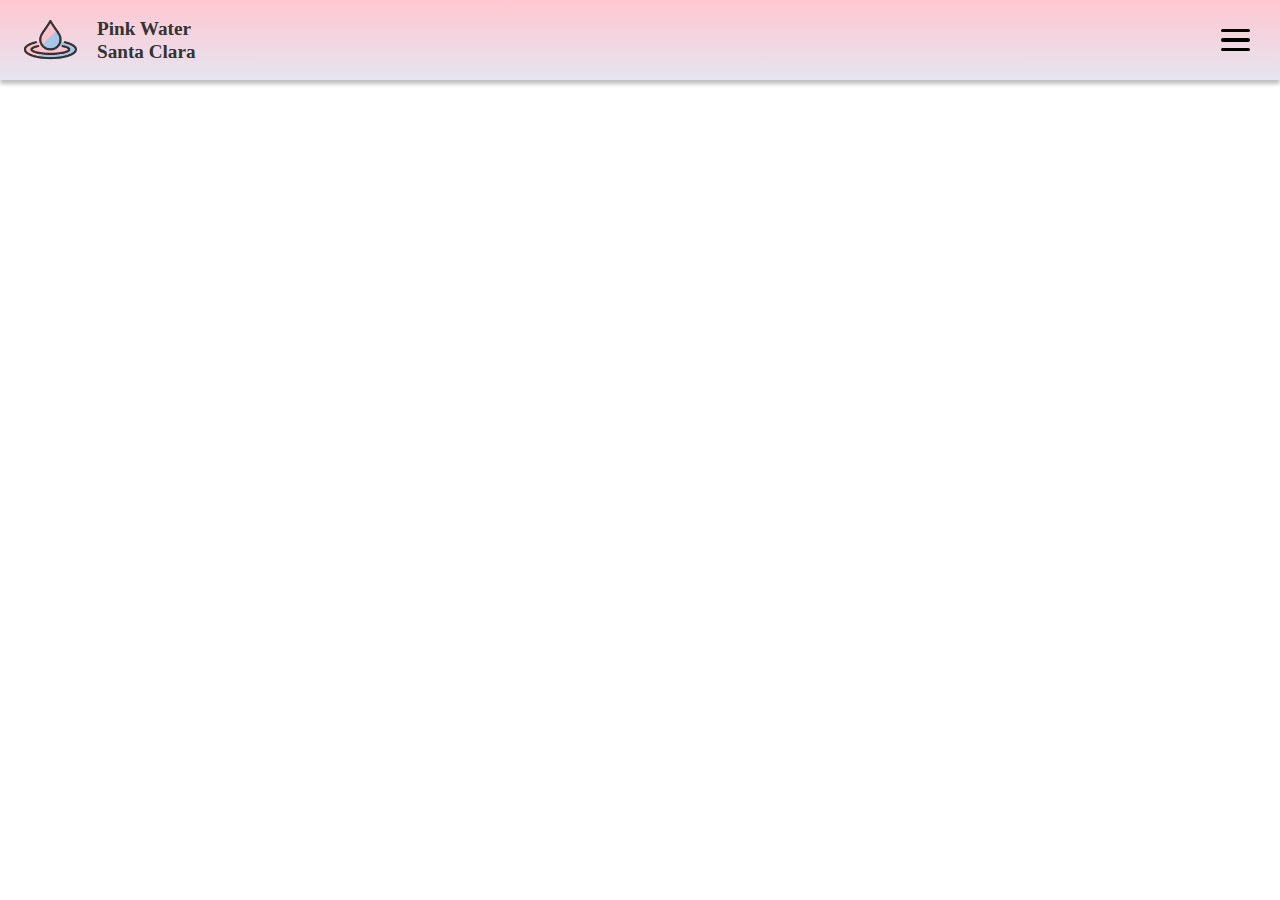
==== index.html @ 4cd1da37 "Add files via upload" ====
<!DOCTYPE html>
<html lang="en">

<head>
    <meta charset="UTF-8">
    <meta name="viewport" content="width=device-width, initial-scale=1.0">
    <title>Pink Water | Santa Clara</title>
    <link rel="icon" href="/assets/water.png" type="image/x-icon">
    <link rel="stylesheet" href="styles/stylesheet.css">
    <script src="/js/index.js" defer></script>
</head>

<body>
    <header>
        <nav class="main-nav">
            <div class="logo">
                <a title="Site logo; click to go back to home" href="index.html">
                    <img src="/assets/water-logo.png" alt="Website Logo">
                    <span class="site-title">Pink Water<br>Santa Clara</span>
                </a>
            </div>
            <ul class="nav-menu">
                <li>
                    <a class="nav-link" title="Go back to the homepage" href="#">Home</a>
                </li>
                <li>
                    <a class="nav-link" title="Plan your visit" href="#">Visit Us!</a>
                </li>
                <li>
                    <a class="nav-link" title="News & Update about the Pond" href="#">News & Updates</a>
                </li>
                <li>
                    <a class="nav-link" title="Frequently Asked Questions" href="#">FAQ</a>
                </li>
                <li>
                    <a class="nav-link" title="Contact Us!" href="#">Contact</a>
                </li>
                <li>
                    <a class="nav-link" title="Donate to our causes" href="#">Donate</a>
                </li>
            </ul>

            <!-- Hamburger button for clicking on mobile viewports -->
            <div class="hamburger-btn">
                <span class="bar"></span>
                <span class="bar"></span>
                <span class="bar"></span>
            </div>
            <!--Mobile Search Bar-->
            <!-- <div class="search-icon">
                <img src="search.png" alt="Search">
            </div>
            <div class="search-bar">
                <input type="text" placeholder="Search...">
            </div> -->
        </nav>
    </header>

    <!--Main Content-->
    <!-- <div class="container">
        <h1>Santa Clara A12 Pond’s Crisis</h1>
        <img class="main-image" src="pond-image.png" alt="A12 Pond">
        <h2>What is the A12 Pond?</h2>
        <p class="main-content">Salt Pond A12, located near Alviso Marina County Park in Santa Clara County, features a
            remarkable pink color. This distinctive hue comes from microorganisms such as Dunaliella salina and
            Halobacterium that flourish in the pond's highly saline conditions. When water levels decrease through
            evaporation or management techniques, the resulting increased salt concentration promotes greater microbial
            growth, enhancing the vibrant pink coloration.</p>

        <h2>Why Is Salt There?</h2>
        <p class="main-content">The A12 pond was once used for salt production...</p>

        <img class="main-image" src="pond-visitor.png" alt="Visitors near the pond">
        <h2>The Climate Crisis</h2>
        <p class="main-content">Pond A12 is part of the Don Edwards San Francisco Bay National Wildlife Refuge, an
            important protected area that supports various migratory and resident bird species, including the threatened
            western snowy plover. The pond’s ecosystem is highly sensitive, and visitors are advised to stay on
            designated trails, avoid approaching the pond’s edge, and refrain from using drones to prevent disturbing
            the wildlife.</p>

        <div class="warning-box">
            <h2>Things Not To Do When Visiting</h2>
            <ul>
                <li class="main-content">Don’t leave designated trails</li>
                <li class="main-content">Don’t approach the pond’s edge</li>
                <li class="main-content">Don’t use drones</li>
                <li class="main-content">Don’t disturb wildlife</li>
                <li class="main-content">Don’t litter</li>
            </ul>
        </div>
    </div>


    <footer>
        <h3>Follow Us</h3>
        <div class="socials">
            <img src="Button-List.png" alt="Social Media List">
        </div>
        &copy; 2025 SantaClaraClimateCrisis
    </footer> -->

</body>

</html>
---- styles/stylesheet.css ----
@import url('https://fonts.googleapis.com/css2?family=Libre+Baskerville:ital,wght@0,400;0,700;1,400&family=Nunito+Sans:ital,opsz,wght@0,6..12,200..1000;1,6..12,200..1000&display=swap');

/* 
    Headings: 
    font-family: "Libre Baskerville", serif; 

    Body: 
    font-family: "Nunito Sans", sans-serif;

*/
:root {
    --charcoal: #333333;
    --warm-white: #F8F5F2;
    --blush-pink: #FFC1CC;
    /* could be used for something!  */
    /* --soft-blue: #A7C7E7; */
}

* {
    margin: 0;
    padding: 0;
    box-sizing: border-box;
}



* {
    margin: 0;
    padding: 0;
    box-sizing: border-box;
}

body {
    min-height: 100vh;
}

nav {
    background: linear-gradient(0deg, #A7C7E7 0%, rgba(196, 197, 222, 0.45) 0.01%, rgba(255, 193, 204, 0.9) 100%);
    height: 5em;
    box-shadow: 0px 4px 4px rgba(0, 0, 0, 0.25);
    display: flex;
    align-items: center;
}

/* Styles for the navigation links "Home Menu Contact"*/
.nav-menu {
    display: flex;
    list-style: none;
    text-align: right;
    flex-direction: column;
    align-items: center;
    padding: 2rem;
    /* The z-index for the nav-menu is like so that it will stay on top of everything */
    z-index: 99999;
    position: fixed;
    /*the menu will come from the right*/
    right: -100%;
    top: 80px;
    gap: 3.5rem;
    background-color: #262626;
    width: 100%;
    transition: 0.3s;
    height: 100vh;
    /*have that transparent type look to it*/
    opacity: 95%;
}

.logo{
    caret-color: transparent;
    margin-left: 1rem;
}

.logo a {
    display: flex;
    align-items: center;
    text-decoration: none;
    gap: 10px;
}

.logo img {
    width: 30%; 
    height: auto;
}

.site-title {
    display: block;
    font-size: 1.2rem;
    font-weight: bold;
    color: #333; 
    line-height: 1.2;
}


/* .main-nav ul li a {
    color: white;
    text-decoration: none;
    position: relative;
    font-weight: 500;
    font-size: 1.1rem;
}  */
/* #main-nav ul li a:hover {
        transition: color .2s;
    } */

/* Creates a line below the links fades in at hovering and out when not */
/* #main-nav ul li a::before {
        content: '';
        position: absolute;
        width: 100%;
        height: 1px;
        background-color: white;
        bottom: 0;
        left: 0;
        transform-origin: right;
        transform: scaleX(0);
        transition: transform .2s ease-in-out;
    }
    
    #main-nav ul li a:hover::before {
        transform-origin: left;
        transform: scaleX(1);
    }
    
    #main-nav ul li a:active {
        color: #d11322;
    } */


/** START OF HAMBURGER BUTTON FOR COLLAPSIBLE NAVBAR **/
/* Contains the actual hamburger button*/
.hamburger-btn {
    position: absolute;
    right: 1.5rem;
    cursor: pointer;
}

.bar {
    display: block;
    width: 1.8rem;
    height: .2rem;
    margin: .4em;
    border-radius: 15px;
    transition: .4s cubic-bezier(0.68, -0.6, 0.32, 1.6);
    background-color: black;
    caret-color: transparent;
}


.hamburger-btn.active .bar:nth-child(1) {
    transform-origin: bottom;
    transform: rotateZ(45deg) translateX(3px)translateY(4px);
}

.hamburger-btn.active .bar:nth-child(2) {
    opacity: 0;
}

.nav-menu.active {
    right: 0;
}

.hamburger-btn.active .bar:nth-child(3) {
    transform-origin: bottom;
    transform: rotateZ(-45deg) translateX(11px)translateY(-9.5px);
}

/** END OF HAMBURGER BUTTON FOR COLLAPSIBLE NAVBAR **/



/* .logo {
    font-family: 'Roboto Mono', monospace;
    font-size: 18px;
    font-weight: bold;
    display: flex;
    align-items: center;
    cursor: pointer;
}

.leading-icon {
    display: flex;
    align-items: center;
    cursor: pointer;
}

.leading-icon-img {
    width: 30px;
    height: 30px;
    margin-right: 10px;
}

.menu {
    display: none;
    position: absolute;
    top: 50px;
    left: 0;
    background: rgba(255, 255, 255, 0.9);
    width: 100%;
    box-shadow: 0px 4px 6px rgba(0, 0, 0, 0.1);
    padding: 10px 0;
}

.menu ul {
    list-style: none;
    padding: 0;
    margin: 0;
}

.menu ul li {
    padding: 10px;
    text-align: center;
}

.menu ul li a {
    text-decoration: none;
    color: #333;
    font-size: 1.1em;
    display: block;
}

.menu ul li:hover {
    background-color: #f0f0f0;
} */

/* footer {
    height: 10em;
    width: 600px;
    background: linear-gradient(to bottom, rgba(255, 193, 204, 0.9), rgba(196, 197, 222, 0.45));
    display: flex;
    justify-content: space-evenly;
    flex-direction: column;
    align-items: center;
    font-size: 14px;
} */

/* .container {
    padding: 10px;
}

.search-icon {
    cursor: pointer;
    z-index: 10;
    position: relative;
    display: flex;
    align-items: center;
}

.search-bar {


    position: inherit;

    top: 50px;


    right: 2px;

    background: white;

    border-radius: 5px;

    box-shadow: 0px 4px 6px rgba(0, 0, 0, 0.1);

    width: 0;


    height: 30px;


    overflow: visible;

    opacity: 0;



}



/* When the search bar is active, expand it */

/* .search-bar.active {


    width: 200px;

    padding: 8px;

    opacity: 1;

}



.search-bar input {


    width: 95%;

    padding: 5px;

    border: 1px solid #ddd;

    border-radius: 5px;

    outline: none;

}

*/
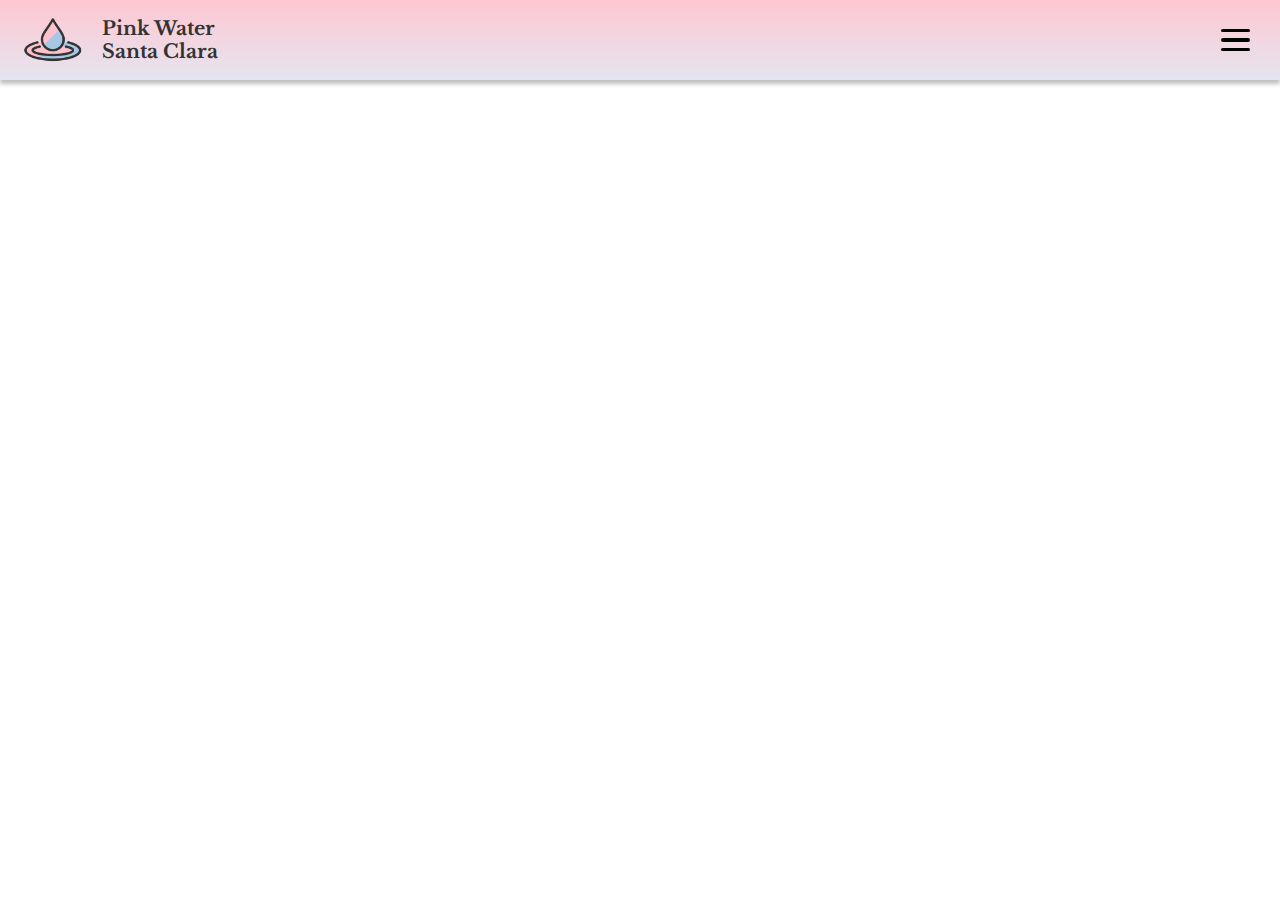
==== commit 7801dc97: "fixed navbar" ====
--- a/index.html
+++ b/index.html
@@ -20,6 +20,10 @@
                 </a>
             </div>
             <ul class="nav-menu">
+                <!--Mobile Search Bar-->
+                <div class="search-container">
+                    <input class="search-bar" type="text" placeholder="Search..."><span><img class="search-icon" src="/assets/Search.png" alt="Search"></span>
+                </div>
                 <li>
                     <a class="nav-link" title="Go back to the homepage" href="#">Home</a>
                 </li>
@@ -46,13 +50,6 @@
                 <span class="bar"></span>
                 <span class="bar"></span>
             </div>
-            <!--Mobile Search Bar-->
-            <!-- <div class="search-icon">
-                <img src="search.png" alt="Search">
-            </div>
-            <div class="search-bar">
-                <input type="text" placeholder="Search...">
-            </div> -->
         </nav>
     </header>
 
--- a/styles/stylesheet.css
+++ b/styles/stylesheet.css
@@ -32,6 +32,11 @@
 
 body {
     min-height: 100vh;
+    font-family: "Nunito Sans", sans-serif;
+}
+
+.heading{
+    font-family: "Libre Baskerville", serif; 
 }
 
 nav {
@@ -56,8 +61,8 @@
     /*the menu will come from the right*/
     right: -100%;
     top: 80px;
-    gap: 3.5rem;
-    background-color: #262626;
+    gap: 2.5rem;
+    background-color: #d0d0d0;
     width: 100%;
     transition: 0.3s;
     height: 100vh;
@@ -86,44 +91,10 @@
     display: block;
     font-size: 1.2rem;
     font-weight: bold;
-    color: #333; 
+    color: var(--charcoal); 
     line-height: 1.2;
-}
-
-
-/* .main-nav ul li a {
-    color: white;
-    text-decoration: none;
-    position: relative;
-    font-weight: 500;
-    font-size: 1.1rem;
-}  */
-/* #main-nav ul li a:hover {
-        transition: color .2s;
-    } */
-
-/* Creates a line below the links fades in at hovering and out when not */
-/* #main-nav ul li a::before {
-        content: '';
-        position: absolute;
-        width: 100%;
-        height: 1px;
-        background-color: white;
-        bottom: 0;
-        left: 0;
-        transform-origin: right;
-        transform: scaleX(0);
-        transition: transform .2s ease-in-out;
-    }
-    
-    #main-nav ul li a:hover::before {
-        transform-origin: left;
-        transform: scaleX(1);
-    }
-    
-    #main-nav ul li a:active {
-        color: #d11322;
-    } */
+    font-family: "Libre Baskerville", serif;
+}
 
 
 /** START OF HAMBURGER BUTTON FOR COLLAPSIBLE NAVBAR **/
@@ -166,61 +137,34 @@
 
 /** END OF HAMBURGER BUTTON FOR COLLAPSIBLE NAVBAR **/
 
-
-
-/* .logo {
-    font-family: 'Roboto Mono', monospace;
-    font-size: 18px;
-    font-weight: bold;
-    display: flex;
-    align-items: center;
+.search-container{
+    display: flex;
+    gap: .5rem;
+    /* margin-left: 1.5rem; */
+    background-color: white;
+    border-radius: 10px;
+    padding: .5rem;
+    width: 100%;    
+    justify-content: space-between;
+}
+
+.search-bar{
+    border: none;
+    height: 2.5rem;
+    padding: .5rem;
+    width: inherit;    
+
+}
+
+.search-bar:focus{  
+    outline: none;
+}
+.search-icon {
     cursor: pointer;
-}
-
-.leading-icon {
-    display: flex;
-    align-items: center;
-    cursor: pointer;
-}
-
-.leading-icon-img {
-    width: 30px;
-    height: 30px;
-    margin-right: 10px;
-}
-
-.menu {
-    display: none;
-    position: absolute;
-    top: 50px;
-    left: 0;
-    background: rgba(255, 255, 255, 0.9);
-    width: 100%;
-    box-shadow: 0px 4px 6px rgba(0, 0, 0, 0.1);
-    padding: 10px 0;
-}
-
-.menu ul {
-    list-style: none;
-    padding: 0;
-    margin: 0;
-}
-
-.menu ul li {
-    padding: 10px;
-    text-align: center;
-}
-
-.menu ul li a {
-    text-decoration: none;
-    color: #333;
-    font-size: 1.1em;
-    display: block;
-}
-
-.menu ul li:hover {
-    background-color: #f0f0f0;
-} */
+    padding: 0 .5rem 0 .5rem;
+    border-left: solid gray 1px;
+}
+
 
 /* footer {
     height: 10em;
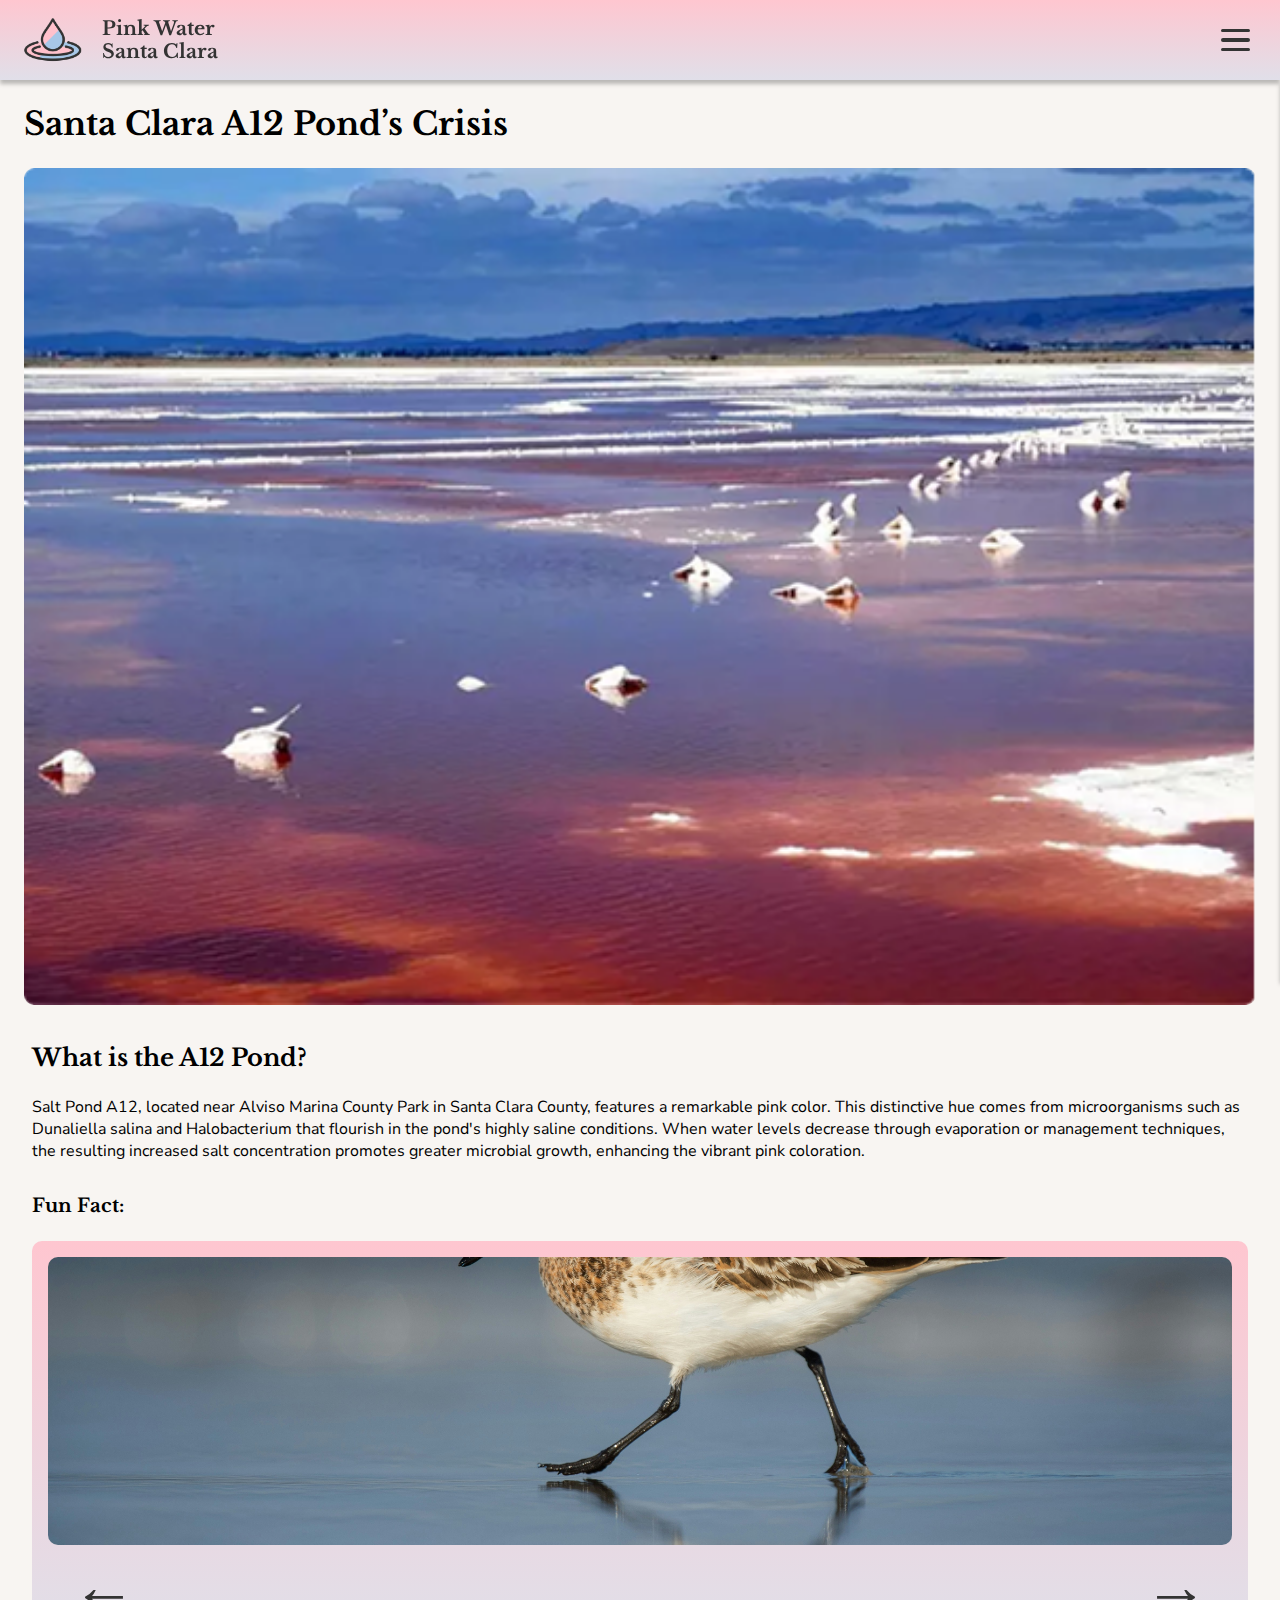
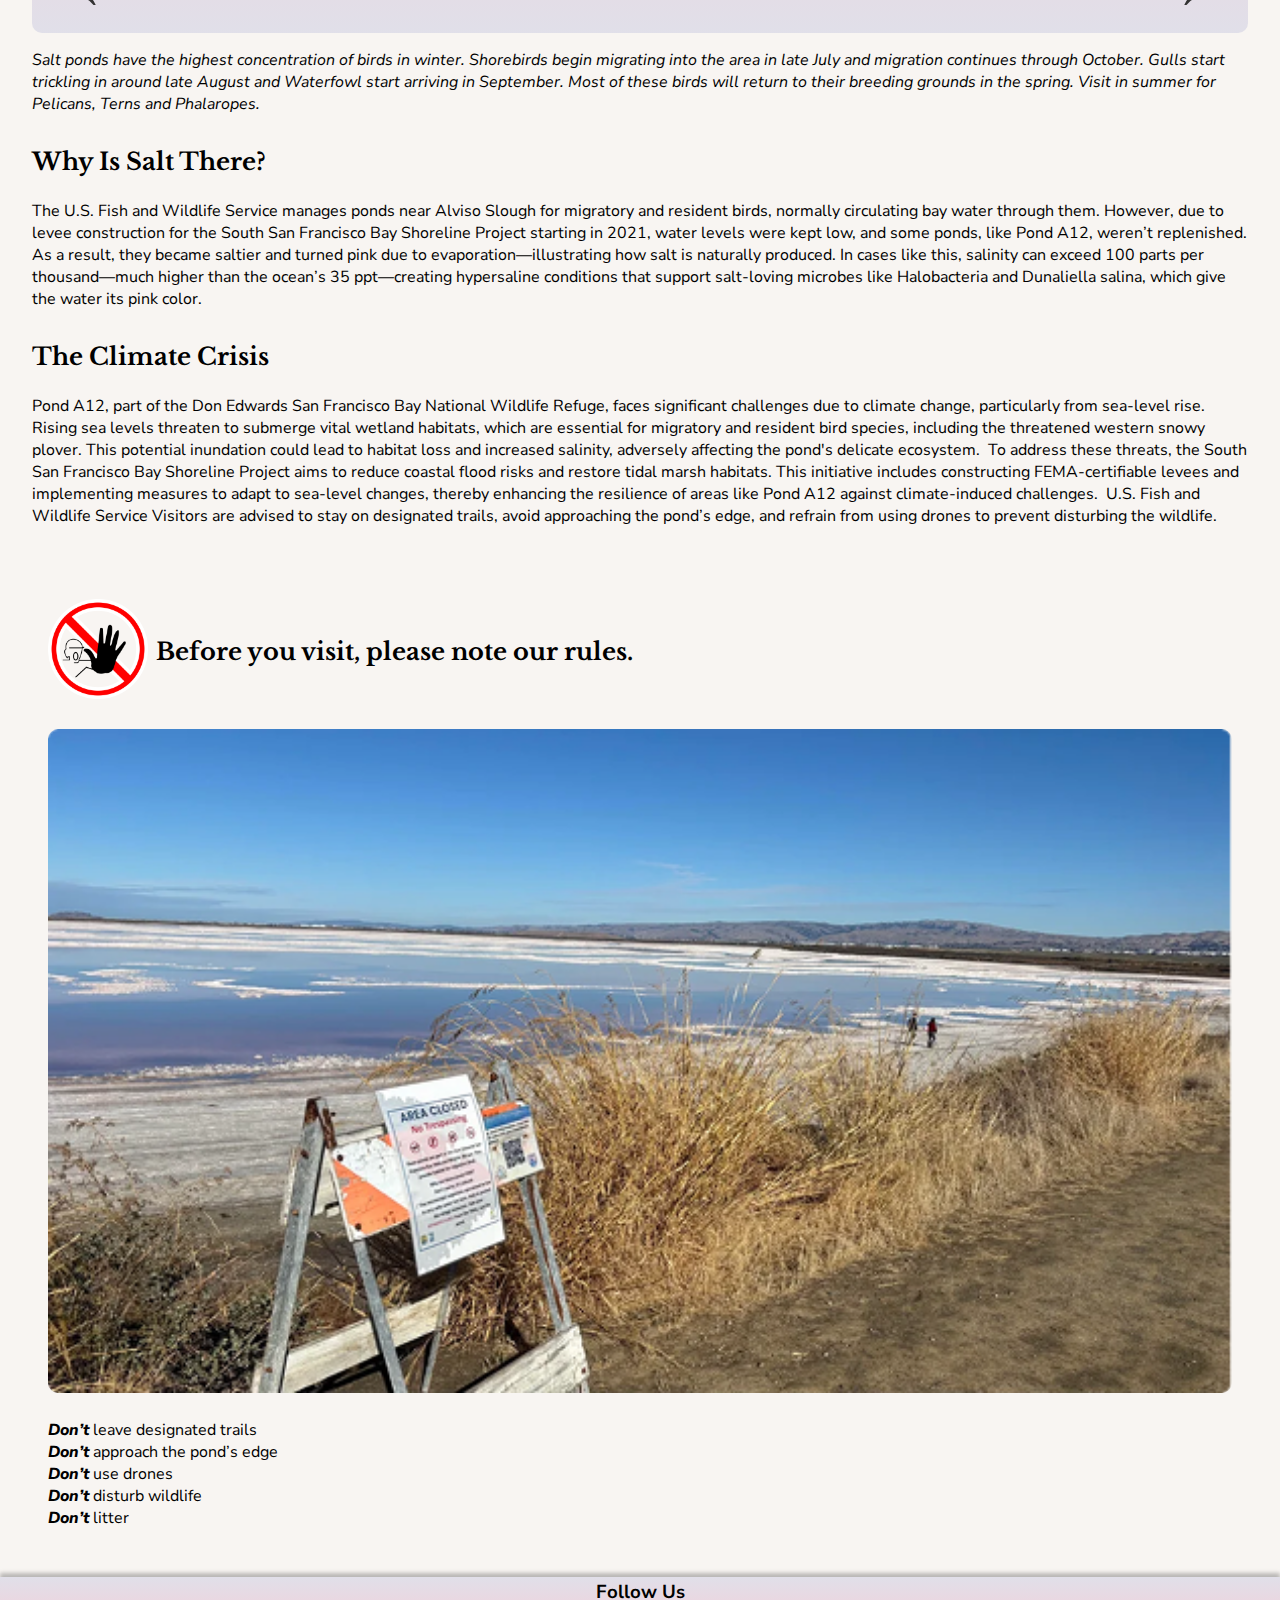
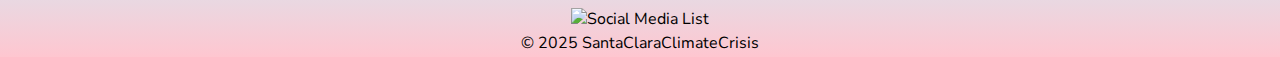
==== commit 778cbd91: "lol" ====
--- a/index.html
+++ b/index.html
@@ -2,11 +2,11 @@
 <html lang="en">
 
 <head>
-    <meta charset="UTF-8">
-    <meta name="viewport" content="width=device-width, initial-scale=1.0">
+    <meta charset="UTF-8" />
+    <meta name="viewport" content="width=device-width, initial-scale=1.0" />
     <title>Pink Water | Santa Clara</title>
-    <link rel="icon" href="/assets/water.png" type="image/x-icon">
-    <link rel="stylesheet" href="styles/stylesheet.css">
+    <link rel="icon" href="/assets/water-logo.png" type="image/x-icon" />
+    <link rel="stylesheet" href="styles/stylesheet.css" />
     <script src="/js/index.js" defer></script>
 </head>
 
@@ -15,14 +15,19 @@
         <nav class="main-nav">
             <div class="logo">
                 <a title="Site logo; click to go back to home" href="index.html">
-                    <img src="/assets/water-logo.png" alt="Website Logo">
-                    <span class="site-title">Pink Water<br>Santa Clara</span>
+                    <img src="/assets/water-logo.png" alt="Website Logo" />
+                    <span class="site-title">Pink Water<br />Santa Clara</span>
                 </a>
             </div>
+            <!--Desktop Search Bar, please have this enabled when Desktop viewport is activated-->
+            <!-- <div class="search-container">
+                <input class="search-bar" type="text" placeholder="Search..."><span><img class="search-icon" src="/assets/Search.png" alt="Search"></span>
+            </div> -->
             <ul class="nav-menu">
                 <!--Mobile Search Bar-->
                 <div class="search-container">
-                    <input class="search-bar" type="text" placeholder="Search..."><span><img class="search-icon" src="/assets/Search.png" alt="Search"></span>
+                    <input class="search-bar" type="text" placeholder="Search..." /><span><img class="search-icon"
+                            src="/assets/Search.png" alt="Search" /></span>
                 </div>
                 <li>
                     <a class="nav-link" title="Go back to the homepage" href="#">Home</a>
@@ -52,50 +57,131 @@
             </div>
         </nav>
     </header>
+    <!--Main Content-->
+    <main>
+        <h1 class="heading">Santa Clara A12 Pond’s Crisis</h1>
+        <div id="hero-image-container" class="img-container">
+            <img class="hero-image" src="/assets/pond-image.png" alt="Picture of the A12 Pond">
+        </div>
 
-    <!--Main Content-->
-    <!-- <div class="container">
-        <h1>Santa Clara A12 Pond’s Crisis</h1>
-        <img class="main-image" src="pond-image.png" alt="A12 Pond">
-        <h2>What is the A12 Pond?</h2>
-        <p class="main-content">Salt Pond A12, located near Alviso Marina County Park in Santa Clara County, features a
-            remarkable pink color. This distinctive hue comes from microorganisms such as Dunaliella salina and
-            Halobacterium that flourish in the pond's highly saline conditions. When water levels decrease through
-            evaporation or management techniques, the resulting increased salt concentration promotes greater microbial
-            growth, enhancing the vibrant pink coloration.</p>
+        <div class="site-content intro">
+            <h2 class="heading">What is the A12 Pond?</h2>
+            <p class="main-content">
+                Salt Pond A12, located near Alviso Marina County Park in Santa Clara
+                County, features a remarkable pink color. This distinctive hue comes
+                from microorganisms such as Dunaliella salina and Halobacterium that
+                flourish in the pond's highly saline conditions. When water levels
+                decrease through evaporation or management techniques, the resulting
+                increased salt concentration promotes greater microbial growth,
+                enhancing the vibrant pink coloration.
+            </p>
+        </div>
 
-        <h2>Why Is Salt There?</h2>
-        <p class="main-content">The A12 pond was once used for salt production...</p>
+        <div class="site-content fun-fact">
+            <h3 class="heading">Fun Fact:</h3>
+            <section class="carousel-container" aria-label="Photos of birds that Migrate">
+                <div class="carousel" data-carousel>
+                    <button class="carousel-button prev" data-carousel-button="prev">&#8592;</button>
+                    <button class="carousel-button next" data-carousel-button="next">&#8594;</button>
+                    <ul data-slides>
+                      <li class="slide" data-active>
+                        <img class="carousel-img" src="/assets/shorebird.jpg" alt="Shorebird">
+                      </li>
+                      <li class="slide">
+                        <img class="carousel-img" src="/assets/gulls.jpg" alt="Gulls">
+                      </li>
+                      <li class="slide">
+                        <img class="carousel-img" src="/assets/waterfowl.jpg" alt="Waterfowl">
+                      </li>
+                      <li class="slide">
+                        <img class="carousel-img" src="/assets/pelicans.jpg" alt="Pelicans">
+                      </li>
+                      <li class="slide">
+                        <img class="carousel-img" src="/assets/terns.jpg" alt="Terbs">
+                      </li>
+                      <li class="slide">
+                        <img
+                          class="carousel-img"
+                          src="https://abcbirds.org/wp-content/uploads/2022/03/BOTW-featured-image_Red-Phalarope-female-by-Agami-Photo-Agency-Shutterstock-1024x663.jpg"
+                          alt="Phalaropes">
+                      </li>
+                    </ul>
+                  </div>
+            </section>
+            <p>
+                Salt ponds have the highest concentration of birds in winter. Shorebirds begin migrating into the area
+                in
+                late July and migration continues through October. Gulls start trickling in around late August and
+                Waterfowl
+                start arriving in September. Most of these birds will return to their breeding grounds in the spring.
+                Visit
+                in summer for Pelicans, Terns and Phalaropes.
+            </p>
+        </div>
 
-        <img class="main-image" src="pond-visitor.png" alt="Visitors near the pond">
-        <h2>The Climate Crisis</h2>
-        <p class="main-content">Pond A12 is part of the Don Edwards San Francisco Bay National Wildlife Refuge, an
-            important protected area that supports various migratory and resident bird species, including the threatened
-            western snowy plover. The pond’s ecosystem is highly sensitive, and visitors are advised to stay on
-            designated trails, avoid approaching the pond’s edge, and refrain from using drones to prevent disturbing
-            the wildlife.</p>
+        <div class="site-content saltiness">
+            <h2 class="heading">Why Is Salt There?</h2>
+            <p class="main-content">
+                The U.S. Fish and Wildlife Service manages ponds near Alviso Slough for
+                migratory and resident birds, normally circulating bay water through
+                them. However, due to levee construction for the South San Francisco Bay
+                Shoreline Project starting in 2021, water levels were kept low, and some
+                ponds, like Pond A12, weren’t replenished. As a result, they became
+                saltier and turned pink due to evaporation—illustrating how salt is
+                naturally produced. In cases like this, salinity can exceed 100 parts
+                per thousand—much higher than the ocean’s 35 ppt—creating hypersaline
+                conditions that support salt-loving microbes like Halobacteria and
+                Dunaliella salina, which give the water its pink color.
+            </p>
+        </div>
 
-        <div class="warning-box">
-            <h2>Things Not To Do When Visiting</h2>
+        <div class="site-content crisis">
+            <h2 class="heading">The Climate Crisis</h2>
+            <p class="main-content">
+                Pond A12, part of the Don Edwards San Francisco Bay National Wildlife
+                Refuge, faces significant challenges due to climate change, particularly
+                from sea-level rise. Rising sea levels threaten to submerge vital
+                wetland habitats, which are essential for migratory and resident bird
+                species, including the threatened western snowy plover. This potential
+                inundation could lead to habitat loss and increased salinity, adversely
+                affecting the pond's delicate ecosystem. ​ To address these threats, the
+                South San Francisco Bay Shoreline Project aims to reduce coastal flood
+                risks and restore tidal marsh habitats. This initiative includes
+                constructing FEMA-certifiable levees and implementing measures to adapt
+                to sea-level changes, thereby enhancing the resilience of areas like
+                Pond A12 against climate-induced challenges. ​ U.S. Fish and Wildlife
+                Service Visitors are advised to stay on designated trails, avoid
+                approaching the pond’s edge, and refrain from using drones to prevent
+                disturbing the wildlife.
+            </p>
+        </div>
+
+        <div class="site-content warning-box">
+            <h2 class="heading" id="rules-heading">
+                <span class="halt-sign">
+                    <img src="/assets/halt-img.png" alt="Halt Sign">
+                </span>
+                <span class="rules-heading-text">Before you visit, please note our rules.</span>
+            </h2>
+            <img class="site-image" src="/assets/pond-visitor.png" alt="Visitors near the pond">
             <ul>
-                <li class="main-content">Don’t leave designated trails</li>
-                <li class="main-content">Don’t approach the pond’s edge</li>
-                <li class="main-content">Don’t use drones</li>
-                <li class="main-content">Don’t disturb wildlife</li>
-                <li class="main-content">Don’t litter</li>
+                <li class="main-content rules"><span class="rule-emphasis">Don’t</span> leave designated trails</li>
+                <li class="main-content rules"><span class="rule-emphasis">Don’t</span> approach the pond’s edge</li>
+                <li class="main-content rules"><span class="rule-emphasis">Don’t</span> use drones</li>
+                <li class="main-content rules"><span class="rule-emphasis">Don’t</span> disturb wildlife</li>
+                <li class="main-content rules"><span class="rule-emphasis">Don’t</span> litter</li>
             </ul>
         </div>
-    </div>
+    </main>
 
-
+    
     <footer>
         <h3>Follow Us</h3>
         <div class="socials">
             <img src="Button-List.png" alt="Social Media List">
         </div>
         &copy; 2025 SantaClaraClimateCrisis
-    </footer> -->
-
+    </footer>
 </body>
 
 </html>--- a/styles/stylesheet.css
+++ b/styles/stylesheet.css
@@ -13,7 +13,7 @@
     --warm-white: #F8F5F2;
     --blush-pink: #FFC1CC;
     /* could be used for something!  */
-    /* --soft-blue: #A7C7E7; */
+    --soft-blue: #d9ecff;
 }
 
 * {
@@ -22,55 +22,51 @@
     box-sizing: border-box;
 }
 
-
-
-* {
-    margin: 0;
-    padding: 0;
-    box-sizing: border-box;
-}
-
 body {
     min-height: 100vh;
     font-family: "Nunito Sans", sans-serif;
-}
-
-.heading{
-    font-family: "Libre Baskerville", serif; 
+    background-color: var(--warm-white);
+}
+
+.heading {
+    font-family: "Libre Baskerville", serif;
 }
 
 nav {
-    background: linear-gradient(0deg, #A7C7E7 0%, rgba(196, 197, 222, 0.45) 0.01%, rgba(255, 193, 204, 0.9) 100%);
+    background:
+        linear-gradient(0deg, #A7C7E7 0%, rgba(196, 197, 222, 0.45) 0.01%, rgba(255, 193, 204, 0.9) 100%),
+        var(--warm-white);
     height: 5em;
     box-shadow: 0px 4px 4px rgba(0, 0, 0, 0.25);
     display: flex;
     align-items: center;
+    position: fixed;
+    width: 100%;
+    top: 0;
+    /* The z-index for the nav-menu is like so that it will stay on top of everything */
+    z-index: 99999;
 }
 
 /* Styles for the navigation links "Home Menu Contact"*/
 .nav-menu {
     display: flex;
+    flex-direction: column;
+    align-items: center;
     list-style: none;
-    text-align: right;
-    flex-direction: column;
-    align-items: center;
     padding: 2rem;
-    /* The z-index for the nav-menu is like so that it will stay on top of everything */
-    z-index: 99999;
     position: fixed;
     /*the menu will come from the right*/
     right: -100%;
-    top: 80px;
+    top: 5rem;
     gap: 2.5rem;
-    background-color: #d0d0d0;
+    background-color: var(--soft-blue);
     width: 100%;
     transition: 0.3s;
     height: 100vh;
-    /*have that transparent type look to it*/
-    opacity: 95%;
-}
-
-.logo{
+    box-shadow: 0px 4px 4px rgba(0, 0, 0, 0.25);
+}
+
+.logo {
     caret-color: transparent;
     margin-left: 1rem;
 }
@@ -83,7 +79,7 @@
 }
 
 .logo img {
-    width: 30%; 
+    width: 30%;
     height: auto;
 }
 
@@ -91,7 +87,7 @@
     display: block;
     font-size: 1.2rem;
     font-weight: bold;
-    color: var(--charcoal); 
+    color: var(--charcoal);
     line-height: 1.2;
     font-family: "Libre Baskerville", serif;
 }
@@ -112,7 +108,7 @@
     margin: .4em;
     border-radius: 15px;
     transition: .4s cubic-bezier(0.68, -0.6, 0.32, 1.6);
-    background-color: black;
+    background-color: var(--charcoal);
     caret-color: transparent;
 }
 
@@ -137,118 +133,197 @@
 
 /** END OF HAMBURGER BUTTON FOR COLLAPSIBLE NAVBAR **/
 
-.search-container{
+
+/** START OF SEARCH BAR STYLE FOR MOBILE **/
+.search-container {
     display: flex;
     gap: .5rem;
-    /* margin-left: 1.5rem; */
     background-color: white;
     border-radius: 10px;
     padding: .5rem;
-    width: 100%;    
+    width: 100%;
     justify-content: space-between;
-}
-
-.search-bar{
+    border: 1px solid var(--charcoal);
+}
+
+.search-bar {
     border: none;
     height: 2.5rem;
     padding: .5rem;
-    width: inherit;    
-
-}
-
-.search-bar:focus{  
+    width: inherit;
+}
+
+.search-bar:focus {
     outline: none;
 }
+
 .search-icon {
     cursor: pointer;
     padding: 0 .5rem 0 .5rem;
     border-left: solid gray 1px;
 }
 
-
-/* footer {
-    height: 10em;
-    width: 600px;
-    background: linear-gradient(to bottom, rgba(255, 193, 204, 0.9), rgba(196, 197, 222, 0.45));
+/** END OF SEARCH BAR STYLE FOR MOBILE **/
+
+
+#hero-image-container {
+    margin: 1.5em;
+}
+
+.hero-image {
+    width: 100%;
+    border-radius: 10px;
+}
+
+.site-image {
+    border-radius: 15px;
+    width: 100%;
+}
+
+main {
+    padding-top: 5em;
+}
+
+h1 {
+    margin: 1.5rem;
+}
+
+.site-content {
+    margin: 2rem;
+}
+
+.site-content .heading {
+    margin: 1.5rem 0 1.5rem 0;
+}
+
+
+/** Carousel Fun Fact Styling Begins */
+.carousel-container {
+    background:
+        linear-gradient(0deg, #A7C7E7 0%, rgba(196, 197, 222, 0.45) 0.01%, rgba(255, 193, 204, 0.9) 100%),
+        var(--warm-white);
+    padding: 1rem;
+    border-radius: 10px;
+    margin-bottom: 1rem;
+}
+
+.carousel {
+    width: 100%;
+    height: 40vh;
+    position: relative;
+    caret-color: transparent;
+}
+
+.carousel>ul {
+    list-style: none;
+}
+
+.slide {
+    position: absolute;
+    inset: 0;
+    opacity: 0;
+    transition: 200ms opacity ease-in-out;
+    transition-delay: 200ms;
+}
+
+.slide>img {
+    display: block;
+    width: 100%;
+    height: 80%;
+    object-fit: cover;
+    object-position: center;
+    border-radius: 10px;
+}
+
+.slide[data-active] {
+    opacity: 1;
+    z-index: 1;
+    transition-delay: 0ms;
+}
+
+.carousel-button {
+    position: absolute;
+    z-index: 2;
+    background: none;
+    border: none;
+    font-size: 4rem;
+    bottom: -10%;
+    transform: translateY(-40%);
+    color: var(--charcoal);
+    cursor: pointer;
+    border-radius: .25rem;
+    padding: 0 .5rem;
+}
+
+.carousel-button:hover,
+.carousel-button:focus {
+    color: white;
+}
+
+.carousel-button:focus {
+    outline: 1px solid black;
+}
+
+.carousel-button.prev {
+    left: 1rem;
+}
+
+.carousel-button.next {
+    right: 1rem;
+}
+
+
+/** Carousel Fun Fact Styling Ends */
+
+
+.fun-fact p {
+    font-style: italic;
+}
+
+
+.warning-box {
+    padding: 1rem;
+}
+
+
+#rules-heading {
+    display: flex;
+    align-items: center;
+    gap: .5rem;
+}
+
+.halt-sign img {
+    width: 100px;
+    height: auto;
+}
+
+.rules-heading-text {
+    display: inline-block;
+}
+
+.warning-box .site-image {
+    width: 100%;
+    margin-bottom: 1.2rem;
+    border-radius: 10px;
+}
+
+.rules {
+    list-style: none;
+}
+
+.rule-emphasis {
+    font-weight: 800;
+    font-style: italic;
+}
+
+footer {
+    height: 5em;
+    width: 100%;
+    background: linear-gradient(to top, rgba(255, 193, 204, 0.9), rgba(196, 197, 222, 0.45));
     display: flex;
     justify-content: space-evenly;
     flex-direction: column;
     align-items: center;
-    font-size: 14px;
-} */
-
-/* .container {
-    padding: 10px;
-}
-
-.search-icon {
-    cursor: pointer;
-    z-index: 10;
-    position: relative;
-    display: flex;
-    align-items: center;
-}
-
-.search-bar {
-
-
-    position: inherit;
-
-    top: 50px;
-
-
-    right: 2px;
-
-    background: white;
-
-    border-radius: 5px;
-
-    box-shadow: 0px 4px 6px rgba(0, 0, 0, 0.1);
-
-    width: 0;
-
-
-    height: 30px;
-
-
-    overflow: visible;
-
-    opacity: 0;
-
-
-
-}
-
-
-
-/* When the search bar is active, expand it */
-
-/* .search-bar.active {
-
-
-    width: 200px;
-
-    padding: 8px;
-
-    opacity: 1;
-
-}
-
-
-
-.search-bar input {
-
-
-    width: 95%;
-
-    padding: 5px;
-
-    border: 1px solid #ddd;
-
-    border-radius: 5px;
-
-    outline: none;
-
-}
-
-*/
+    font-size: 1rem;
+    box-shadow: 0px -4px 4px rgba(0, 0, 0, 0.25);
+}